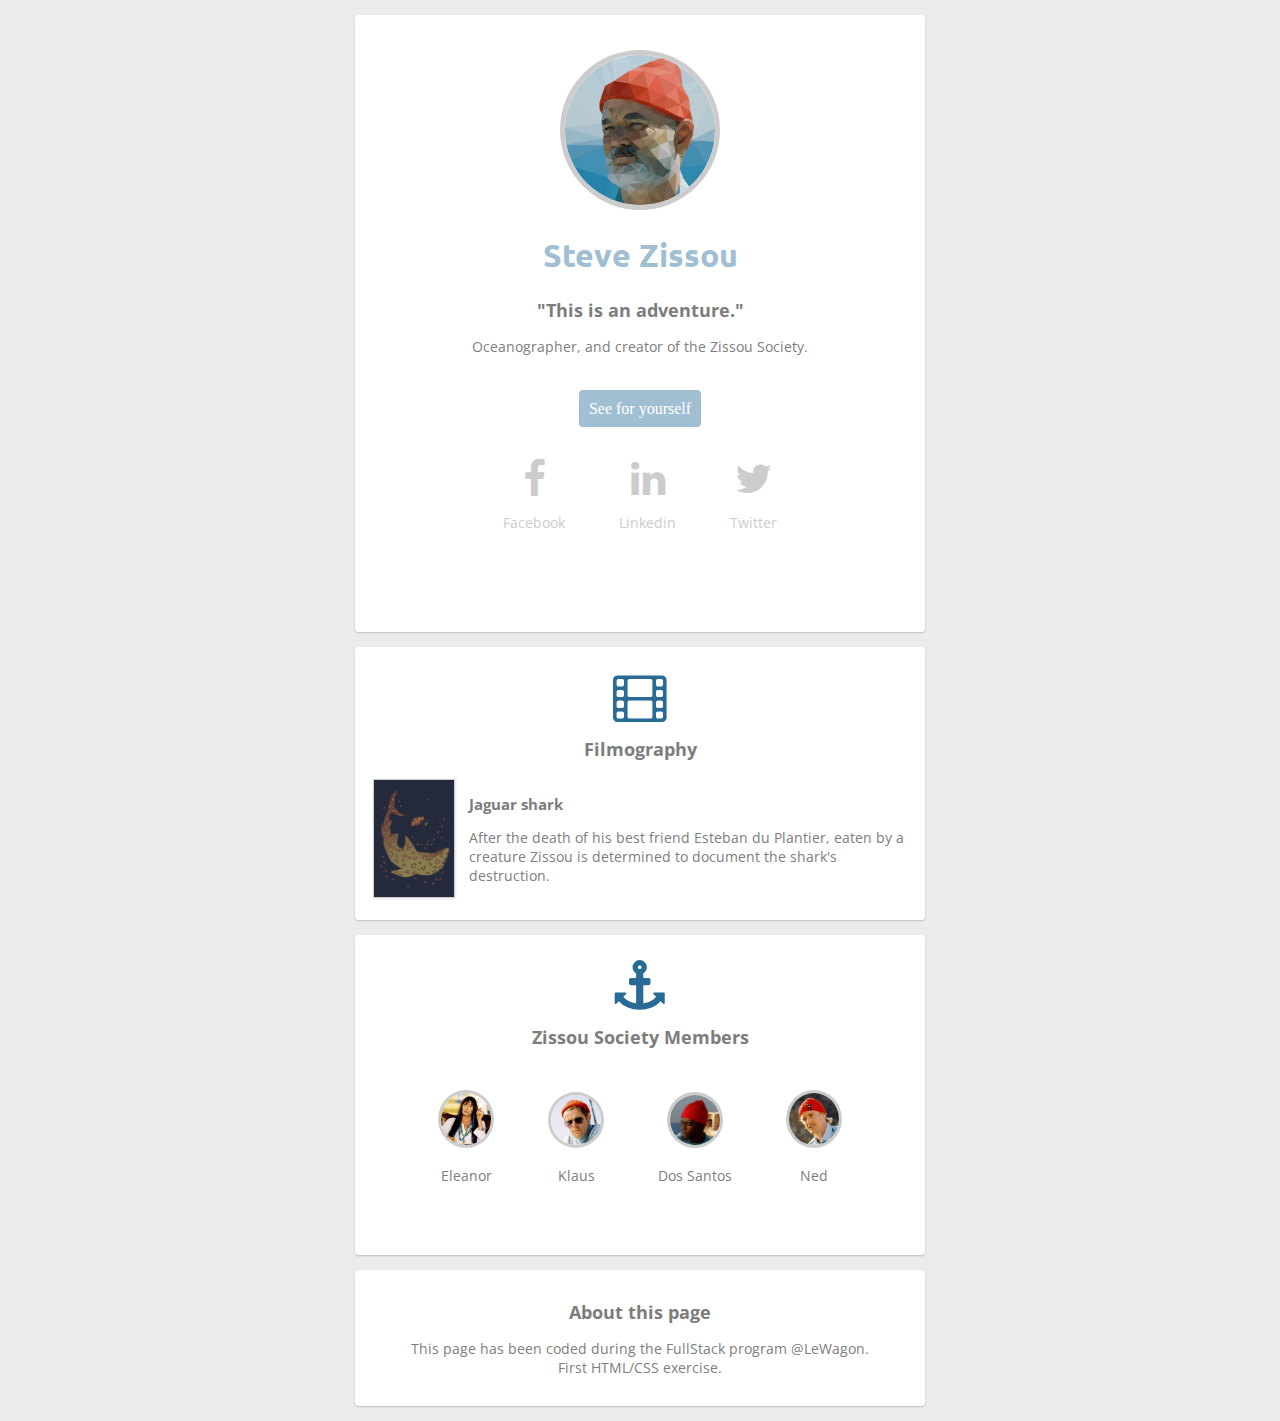
==== profile/index.html @ cd405a93 "Complete zissou profile" ====
<!DOCTYPE html>
<html lang="en">
<head>
  <meta charset="UTF-8">
  <title>Zissou Profil</title>
  <link href="http://maxcdn.bootstrapcdn.com/font-awesome/4.2.0/css/font-awesome.min.css" rel="stylesheet">
  <link href="https://fonts.googleapis.com/css?family=Open+Sans:300,400,700|Ubuntu:400,700" rel="stylesheet">
  <link rel="stylesheet" href="style.css">
</head>
<body>
  <div class="container">
    <div class="card" id="profil">
      <img src="/images/Zissou_avatar.jpg" class="avatar" alt="Zissou" width=150px height="150px">
      <h1>Steve Zissou</h1>
      <h2>"This is an adventure."</h2>
      <p>Oceanographer, and creator of the Zissou Society.</p>
      <a href="#" class="btn-blue">See for yourself</a>
      <ul class="list-inline">
        <li class="text-center">
          <a href="https://www.facebook.com/Steve-Zissou-18530661391/">
            <i class="fa fa-facebook social-profil"></i><br><p class="social-text">Facebook</p>
          </a>
        </li>
        <li class="text-center">
          <a href="https://www.linkedin.com/in/steve-zissou-aa455514">
            <i class="fa fa-linkedin social-profil"></i><br><p class="social-text">Linkedin</p>
          </a>
        </li>
        <li class="text-center">
          <a href="https://twitter.com/zissou">
            <i class="fa fa-twitter social-profil"></i><br> <p class="social-text">Twitter</p>
          </a>
        </li>
      </ul>
    </div>

    <div class="card">
      <i class="fa fa-film" aria-hidden="true"></i>
      <h2>Filmography</h2>
      <table>
        <tr>
          <td>
            <img src="/images/jaguar-shark.gif" alt="Jaguar shark" class="img-film" width = 80px>
          </td>
          <td>
            <h2 class="film-title">Jaguar shark</h2>
            <p class="film-description">After the death of his best friend Esteban du Plantier, eaten by a creature Zissou is determined to document the shark's destruction.</p>
          </td>
        </tr>
      </table>
    </div>

    <div class="card">
      <i class="fa fa-anchor" aria-hidden="true"></i>
      <h2>Zissou Society Members</h2>
        <ul class="list-inline">
        <li class="text-center">
          <img src="/images/eleanor.jpg" alt="Eleanor" class="img-circle" width=50px><br><p class="members">Eleanor</p>
        </li>
        <li>
          <img src="/images/klaus.jpg" alt="Klaus" class="img-circle" width=50px><br><p class="members">Klaus</p>
        </li>
        <li>
          <img src="/images/dos-santos.jpg" alt="Dos Santos" class="img-circle" width=50px><br><p class="members">Dos Santos</p>
        </li>
        <li>
          <img src="/images/ned.jpg" alt="Ned" class="img-circle" width=50px><br><p class="members">Ned</p>
        </li>
      </ul>
    </div>

    <div class="card">
      <h2>About this page</h2>
      <p>This page has been coded during the FullStack program @LeWagon.<br>First HTML/CSS exercise.</p>
    </div>
  </div>
</body>
</html>
---- profile/style.css ----
h1 {
  font-family: 'Ubuntu';
  color: #A0BFD3;
}

h2 {
  font-size: 18px;
}

h2, h3, h4, p {
  font-family: 'Open Sans';
  color: #7d7d7d;
}

p {
  font-size: 14px;
}

a {
  text-decoration: none;
  color: #ccc;
}

.fa-facebook:hover {
  color: #3B5998;
}

.fa-linkedin:hover {
  color: #0177B5;
}

.fa-twitter:hover {
  color: #1DA1F2;
}

body {
  background-color: #EBEBEB;
}

.container {
  width: 600px;
  margin: 0 auto;
}

.card {
  background-color: white;
  padding: 15px;
  margin: 15px;
  text-align: center;
  border-radius: 4px;
  box-shadow: 0px 1px 2px 0px rgba(0, 0, 0, 0.2);
}

img.avatar{
  border-radius: 50%;
  margin-top: 20px;
  border: 5px solid #ccc;
}

.img-circle {
  border-radius: 50%;
  border: 3px solid #ccc;
}
.img-circle:hover {
filter: grayscale(100%);
    -webkit-filter: grayscale(100%);
    -moz-filter: grayscale(100%);
    -ms-filter: grayscale(100%);
    -o-filter: grayscale(100%);
}

.btn-blue {
    margin-top: 20px;
    background-color: #A0BFD3;
    color: white;
    font-weight: 500;
    padding: 10px;
    border-radius: 4px;
}

.btn-blue:hover {
  background-color: #2a6b95;
  color: white;
}

.social-profil {
  font-size: 40px;
}

.social-text {
  font-family: 'Open Sans'
  font-size: 10px;
  color: #ccc;
}

.list-inline {
    padding-left: 0;
}

ul {
list-style-type: none;
}

ul > li {
display: inline-block;
padding: 25px;
}

.fa-anchor, .fa-film {
  font-size: 50px;
  color: #2A6B95;
  padding-top: 10px;
}

.img-film {
  border: 1px solid #ccc;
  box-shadow: 1px 1px 3px rgba(0, 0, 0, 0.1);
}

.img-film:hover {
  filter: grayscale(100%);
  -webkit-filter: grayscale(100%);
  -moz-filter: grayscale(100%);
  -ms-filter: grayscale(100%);
  -o-filter: grayscale(100%);
}

.film-title {
  text-align: left;
  font-size: 15px;
  padding-left: 10px;
}

.film-description {
  text-align: left;
  padding-left: 10px;
}

#profil p {
  padding-bottom: 30px;
}

.list-members img:hover {
  filter: grayscale(100%);
  -webkit-filter: grayscale(100%);
  -moz-filter: grayscale(100%);
  -ms-filter: grayscale(100%);
  -o-filter: grayscale(100%);
}
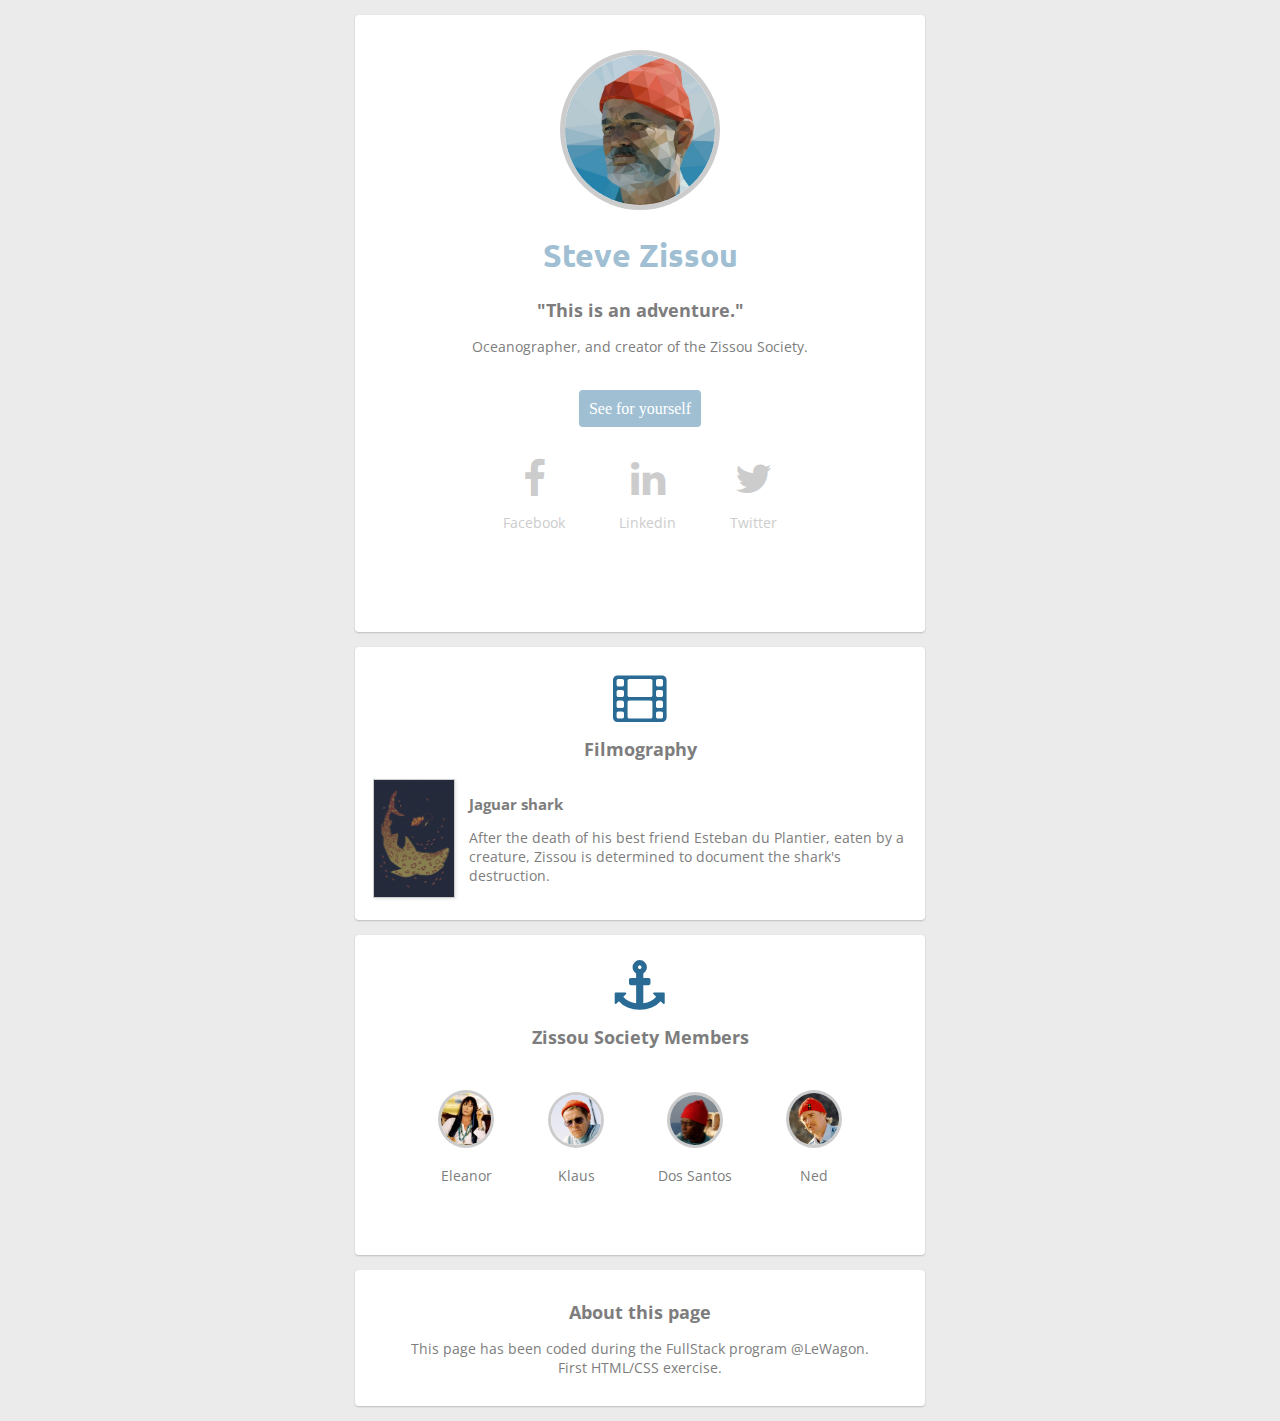
==== commit f79c10e2: "Complete zissou profile" ====
--- a/profile/index.html
+++ b/profile/index.html
@@ -44,7 +44,7 @@
           </td>
           <td>
             <h2 class="film-title">Jaguar shark</h2>
-            <p class="film-description">After the death of his best friend Esteban du Plantier, eaten by a creature Zissou is determined to document the shark's destruction.</p>
+            <p class="film-description">After the death of his best friend Esteban du Plantier, eaten by a creature, Zissou is determined to document the shark's destruction.</p>
           </td>
         </tr>
       </table>
